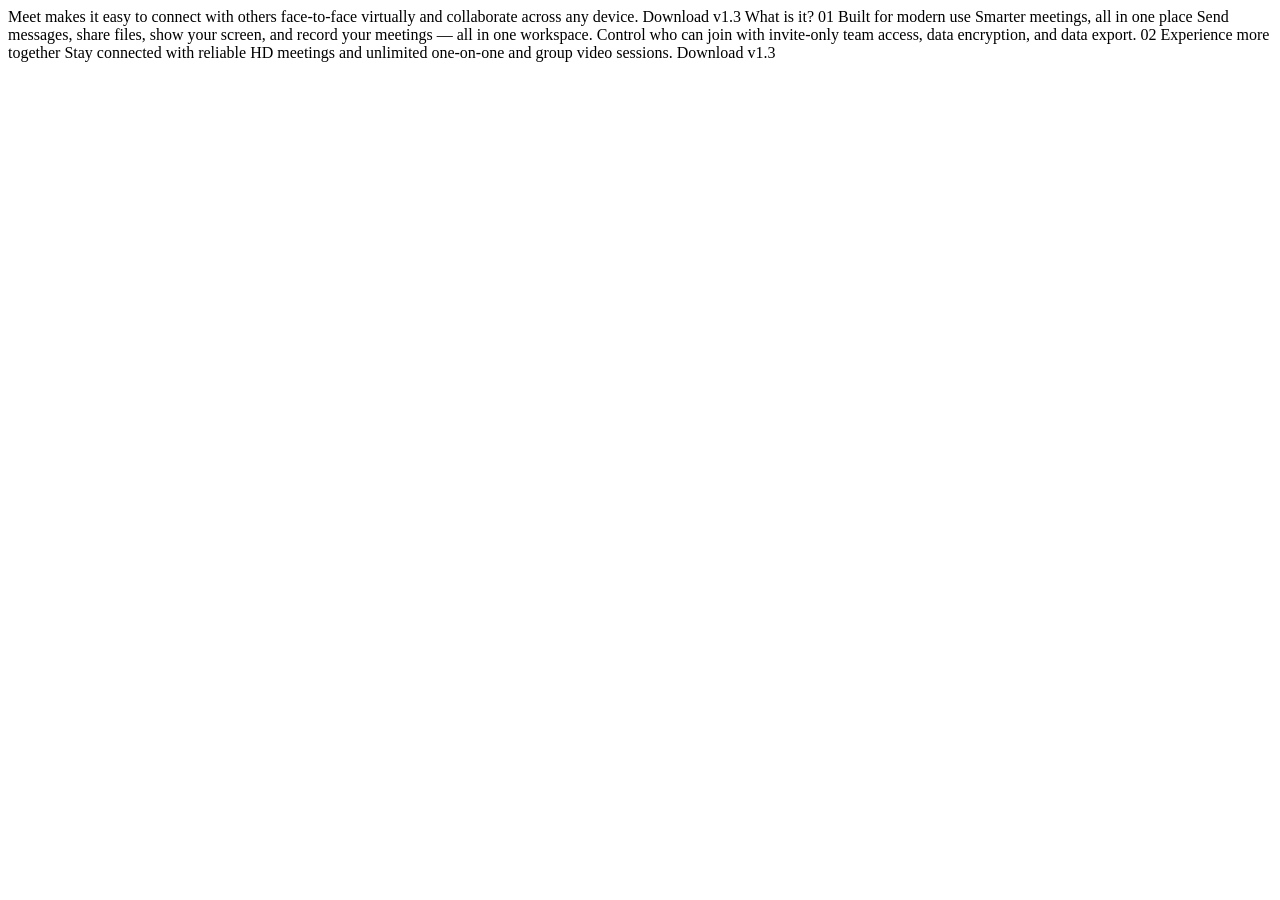
==== starter-code/index.html @ 020c169c "start of project" ====
<!DOCTYPE html>
<html lang="en">
<head>
  <meta charset="UTF-8">
  <meta name="viewport" content="width=device-width, initial-scale=1.0">

  <link rel="icon" type="image/png" sizes="32x32" href="./assets/favicon-32x32.png">
  
  <title>Frontend Mentor | Meet landing page</title>
</head>
<body>
  Meet makes it easy to connect with others face-to-face virtually and collaborate across any device.

  Download v1.3
  What is it?

  01
  Built for modern use

  Smarter meetings, all in one place

  Send messages, share files, show your screen, and record your meetings — all in one 
  workspace. Control who can join with invite-only team access, data encryption, and data export.

  02
  Experience more together
  Stay connected with reliable HD meetings and unlimited one-on-one and group video sessions.

  Download v1.3
</body>
</html>
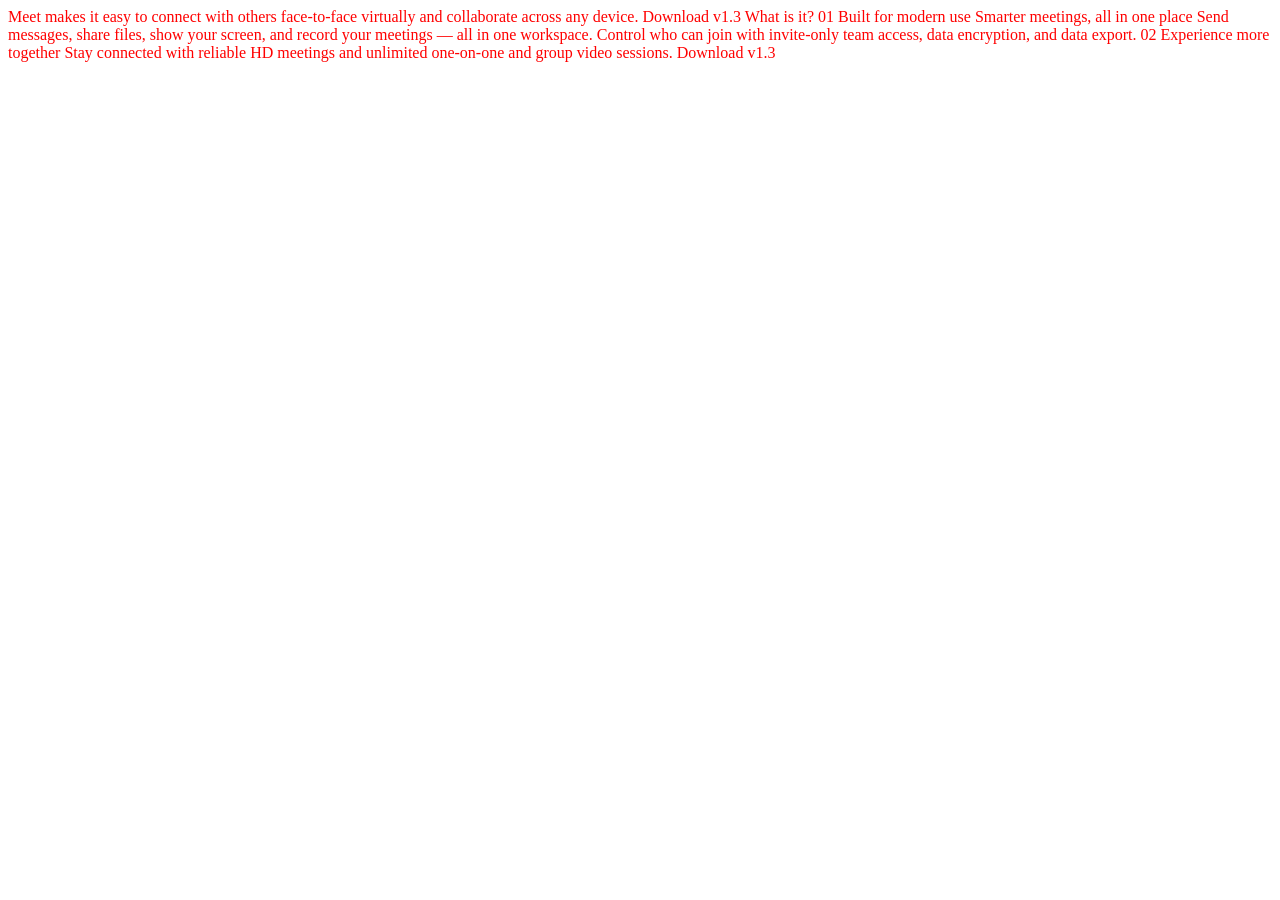
==== commit ab0a4ba4: "added: sass" ====
--- a/starter-code/index.html
+++ b/starter-code/index.html
@@ -5,6 +5,7 @@
   <meta name="viewport" content="width=device-width, initial-scale=1.0">
 
   <link rel="icon" type="image/png" sizes="32x32" href="./assets/favicon-32x32.png">
+  <link rel="stylesheet" href="./css/output.css">
   
   <title>Frontend Mentor | Meet landing page</title>
 </head>
--- a/starter-code/css/output.css
+++ b/starter-code/css/output.css
@@ -0,0 +1,5 @@
+body {
+  color: red;
+}
+
+/*# sourceMappingURL=output.css.map */
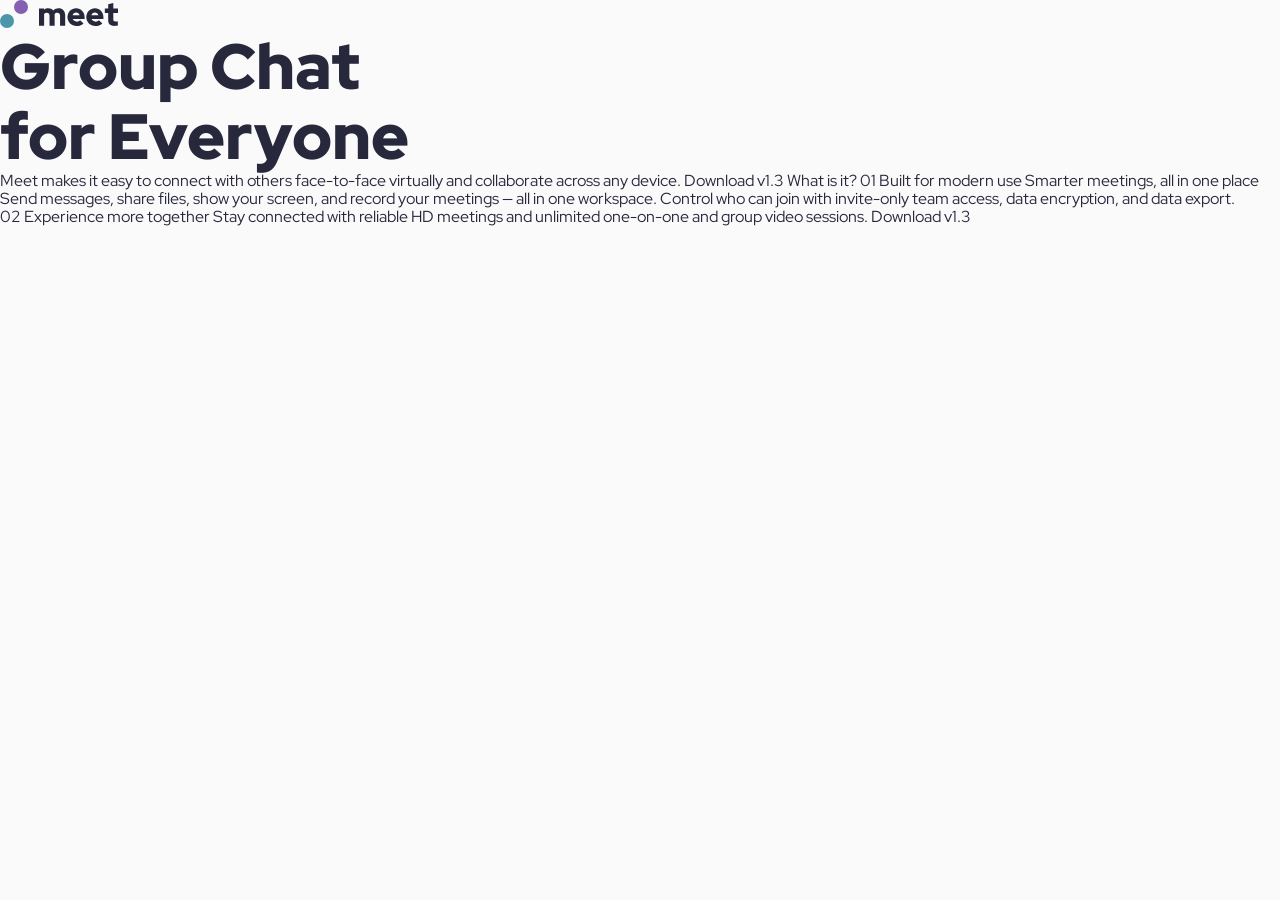
==== commit 7ea3ea55: "creating structure html" ====
--- a/starter-code/index.html
+++ b/starter-code/index.html
@@ -5,11 +5,20 @@
   <meta name="viewport" content="width=device-width, initial-scale=1.0">
 
   <link rel="icon" type="image/png" sizes="32x32" href="./assets/favicon-32x32.png">
+  <link rel="preconnect" href="https://fonts.googleapis.com">
+  <link rel="preconnect" href="https://fonts.gstatic.com" crossorigin>
+  <link href="https://fonts.googleapis.com/css2?family=Red+Hat+Display:ital,wght@0,300..900;1,300..900&display=swap" rel="stylesheet">
   <link rel="stylesheet" href="./css/output.css">
   
   <title>Frontend Mentor | Meet landing page</title>
 </head>
 <body>
+  <header>
+    <img src="./assets/logo.svg" alt="Meet logo" class="logo">
+  </header>
+  <main>
+    <div class="hero"></div>
+    <h1 class="text-preset-1">Group Chat for Everyone</h1>
   Meet makes it easy to connect with others face-to-face virtually and collaborate across any device.
 
   Download v1.3
@@ -22,11 +31,13 @@
 
   Send messages, share files, show your screen, and record your meetings — all in one 
   workspace. Control who can join with invite-only team access, data encryption, and data export.
-
+  </main>
+  <footer>
   02
   Experience more together
   Stay connected with reliable HD meetings and unlimited one-on-one and group video sessions.
 
   Download v1.3
+  </footer>
 </body>
 </html>
--- a/starter-code/css/output.css
+++ b/starter-code/css/output.css
@@ -1,5 +1,49 @@
+.text-preset-1 {
+  font-size: clamp(2.5rem, 5vw, 4rem);
+  line-height: 1.1;
+  font-weight: 900;
+  width: 10ch;
+}
+
+.text-preset-2 {
+  font-size: 2.5rem;
+  line-height: 1.1;
+}
+
+.text-preset-3 {
+  font-size: 1rem;
+  line-height: 1.1;
+  letter-spacing: 0.25rem;
+  color: #4D96A9;
+  text-transform: uppercase;
+}
+
+.text-preset-4 {
+  font-size: 1.125rem;
+  line-height: 1.1;
+}
+
+.text-preset-5 {
+  font-size: 1rem;
+  line-height: 1.5;
+  font-weight: 700;
+  font-weight: 700;
+}
+
+*,
+*::before,
+*::after {
+  margin: 0;
+  padding: 0;
+  box-sizing: border-box;
+}
+
 body {
-  color: red;
+  font-family: "Red Hat Display", sans-serif;
+  line-height: 1.1;
+  color: #28283D;
+  background-color: #FAFAFA;
+  min-height: 100vh;
 }
 
 /*# sourceMappingURL=output.css.map */
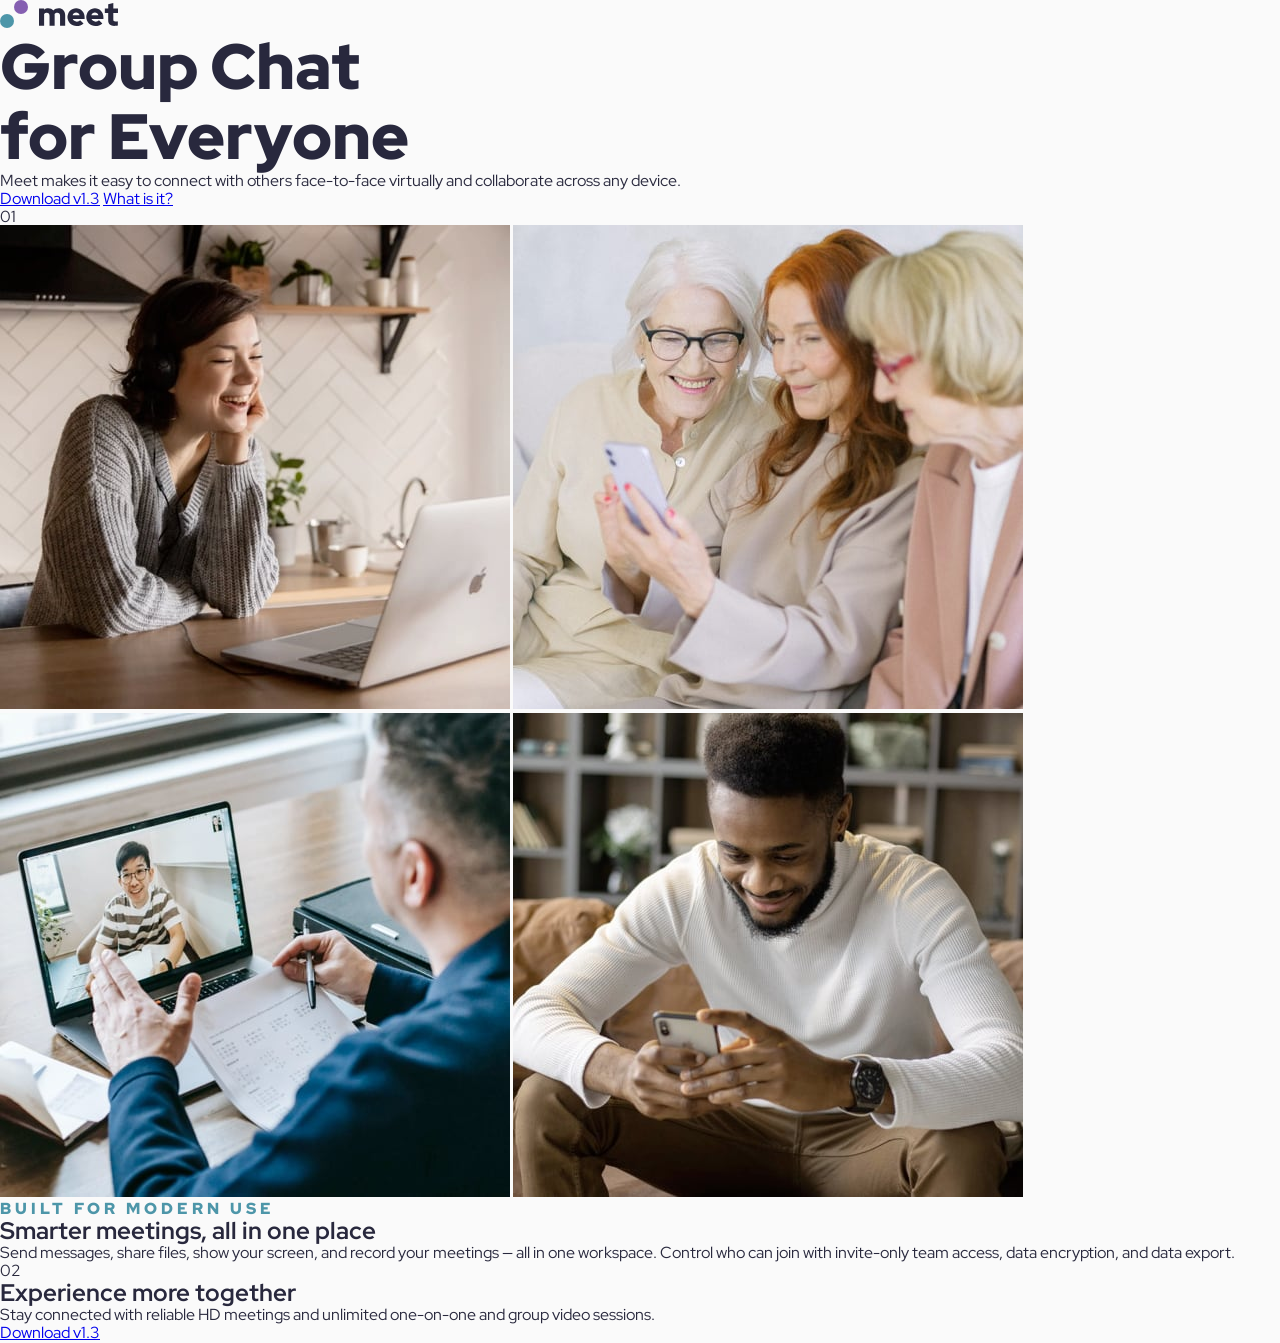
==== commit 60a1dc95: "done: creating structure html" ====
--- a/starter-code/index.html
+++ b/starter-code/index.html
@@ -18,26 +18,37 @@
   </header>
   <main>
     <div class="hero"></div>
-    <h1 class="text-preset-1">Group Chat for Everyone</h1>
-  Meet makes it easy to connect with others face-to-face virtually and collaborate across any device.
-
-  Download v1.3
-  What is it?
-
-  01
-  Built for modern use
-
-  Smarter meetings, all in one place
-
-  Send messages, share files, show your screen, and record your meetings — all in one 
-  workspace. Control who can join with invite-only team access, data encryption, and data export.
+    <section>
+      <h1 class="text-preset-1">Group Chat for Everyone</h1>
+      <p>Meet makes it easy to connect with others face-to-face virtually and collaborate across any device.</p>
+      <a href="#" download="v1.3">Download <span>v1.3</span></a>
+      <a href="#">What is it?</a>
+    </section>
+    <section>
+      <div class="number">
+        <span class="line"></span>
+        <span class="digit">01</span>
+      </div>
+      <div class="gallery">
+        <img src="./assets/desktop/image-woman-in-videocall.jpg" alt="woman in videocall" />
+        <img src="./assets/desktop/image-women-videochatting.jpg" alt="women videochatting" />
+        <img src="./assets/desktop/image-men-in-meeting.jpg" alt="men in meeting" />
+        <img src="./assets/desktop/image-man-texting.jpg" alt="man texting" />
+      </div>
+      <p class="text-preset-3">Built for modern use</p>
+      <h2>Smarter meetings, all in one place</h2>
+      <p>Send messages, share files, show your screen, and record your meetings — all in one 
+     workspace. Control who can join with invite-only team access, data encryption, and data export.</p> 
+    </section>
   </main>
   <footer>
-  02
-  Experience more together
-  Stay connected with reliable HD meetings and unlimited one-on-one and group video sessions.
-
-  Download v1.3
+    <div class="number">
+      <span class="line"></span>
+      <span class="digit">02</span>
+    </div>
+    <h2>Experience more together</h2>
+    <p>Stay connected with reliable HD meetings and unlimited one-on-one and group video sessions.</p>
+    <a href="#" download="v1.3">Download <span>v1.3</span></a>
   </footer>
 </body>
 </html>
--- a/starter-code/css/output.css
+++ b/starter-code/css/output.css
@@ -12,6 +12,7 @@
 
 .text-preset-3 {
   font-size: 1rem;
+  font-weight: 900;
   line-height: 1.1;
   letter-spacing: 0.25rem;
   color: #4D96A9;
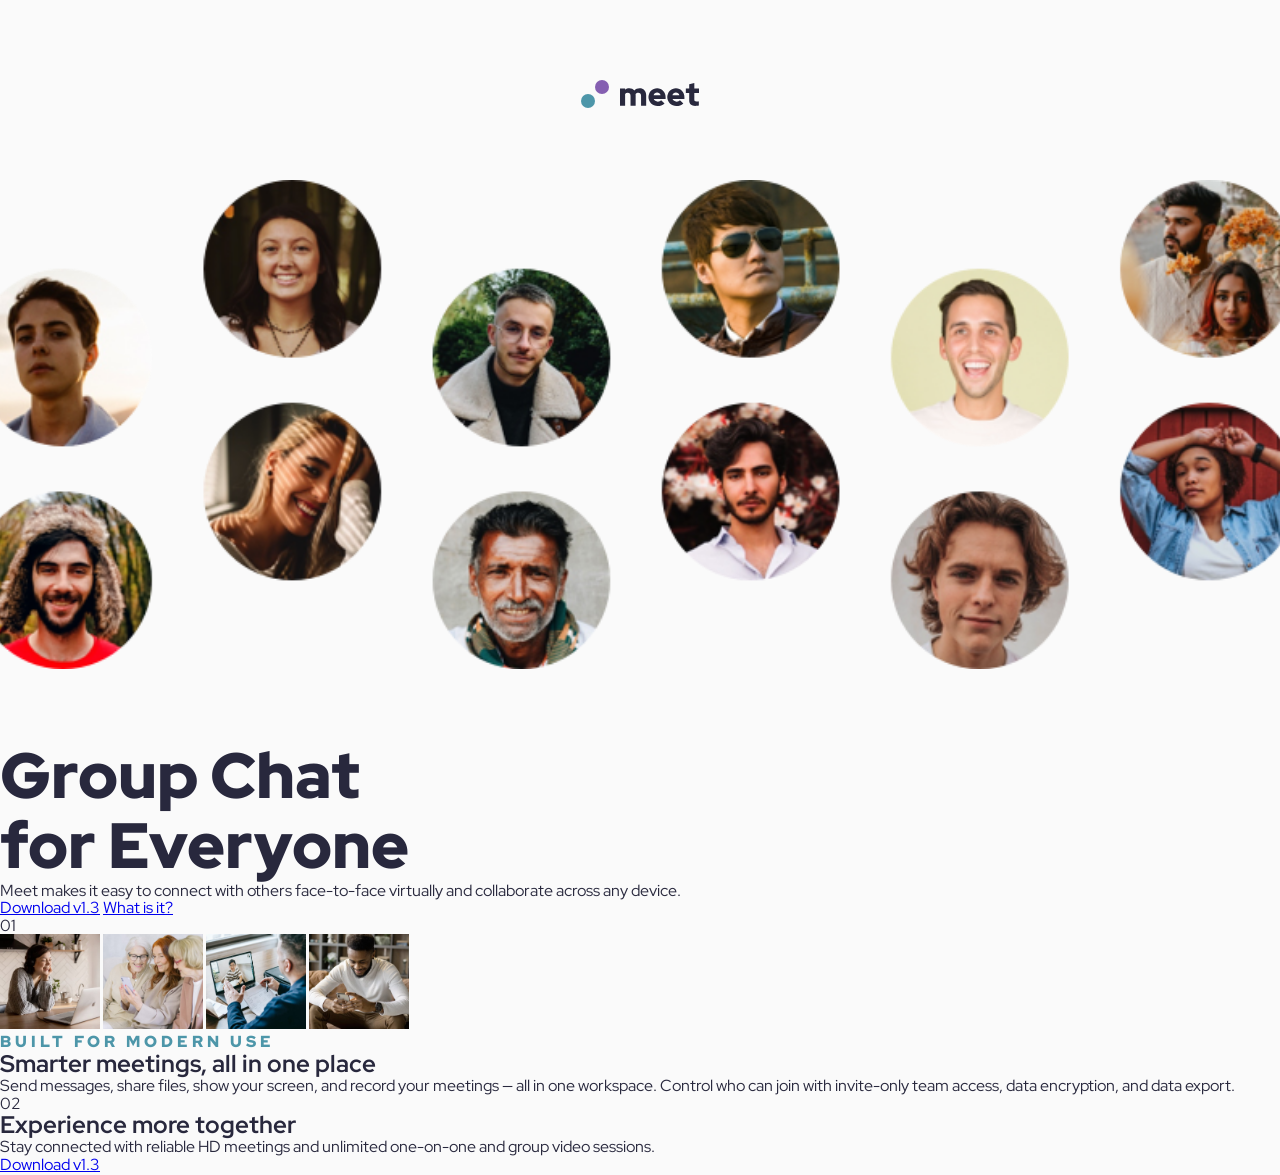
==== commit ca9acd97: "adding: content" ====
--- a/starter-code/index.html
+++ b/starter-code/index.html
@@ -16,8 +16,8 @@
   <header>
     <img src="./assets/logo.svg" alt="Meet logo" class="logo">
   </header>
+  <div class="hero"></div>
   <main>
-    <div class="hero"></div>
     <section>
       <h1 class="text-preset-1">Group Chat for Everyone</h1>
       <p>Meet makes it easy to connect with others face-to-face virtually and collaborate across any device.</p>
--- a/starter-code/css/output.css
+++ b/starter-code/css/output.css
@@ -47,4 +47,21 @@
   min-height: 100vh;
 }
 
+body header {
+  display: flex;
+  justify-content: center;
+  align-items: flex-end;
+  height: clamp(76px, 10vw, 108px);
+}
+body .hero {
+  background: url("../assets/tablet/image-hero.png") no-repeat center center/cover;
+  margin-left: -1.5rem;
+  width: calc(100% + 2.5rem);
+  aspect-ratio: 2.7/1;
+  margin-block: 4.5rem;
+}
+body main img {
+  width: 100px;
+}
+
 /*# sourceMappingURL=output.css.map */
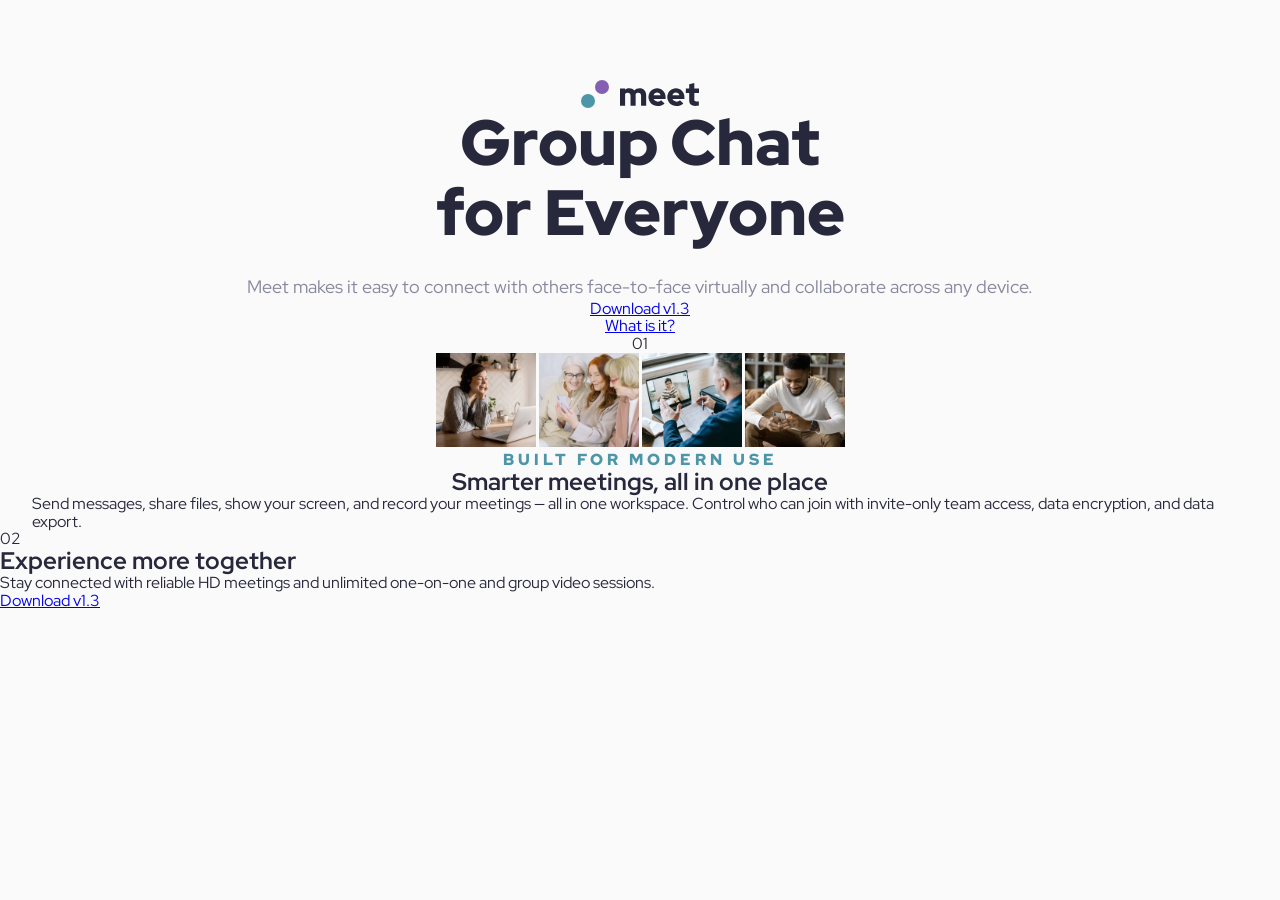
==== commit 217403d1: "styling text mobile" ====
--- a/starter-code/index.html
+++ b/starter-code/index.html
@@ -20,7 +20,7 @@
   <main>
     <section>
       <h1 class="text-preset-1">Group Chat for Everyone</h1>
-      <p>Meet makes it easy to connect with others face-to-face virtually and collaborate across any device.</p>
+      <p class="text-preset-4 top-bottom">Meet makes it easy to connect with others face-to-face virtually and collaborate across any device.</p>
       <a href="#" download="v1.3">Download <span>v1.3</span></a>
       <a href="#">What is it?</a>
     </section>
--- a/starter-code/css/output.css
+++ b/starter-code/css/output.css
@@ -3,11 +3,13 @@
   line-height: 1.1;
   font-weight: 900;
   width: 10ch;
+  text-align: center;
 }
 
 .text-preset-2 {
   font-size: 2.5rem;
   line-height: 1.1;
+  text-align: center;
 }
 
 .text-preset-3 {
@@ -17,11 +19,14 @@
   letter-spacing: 0.25rem;
   color: #4D96A9;
   text-transform: uppercase;
+  text-align: center;
 }
 
 .text-preset-4 {
   font-size: 1.125rem;
-  line-height: 1.1;
+  line-height: 1.5;
+  text-align: center;
+  color: #87879D;
 }
 
 .text-preset-5 {
@@ -29,6 +34,7 @@
   line-height: 1.5;
   font-weight: 700;
   font-weight: 700;
+  text-align: center;
 }
 
 *,
@@ -46,6 +52,9 @@
   background-color: #FAFAFA;
   min-height: 100vh;
 }
+body h1 {
+  margin-bottom: 1.5rem;
+}
 
 body header {
   display: flex;
@@ -54,14 +63,47 @@
   height: clamp(76px, 10vw, 108px);
 }
 body .hero {
-  background: url("../assets/tablet/image-hero.png") no-repeat center center/cover;
-  margin-left: -1.5rem;
-  width: calc(100% + 2.5rem);
-  aspect-ratio: 2.7/1;
-  margin-block: 4.5rem;
+  width: 100%;
+  aspect-ratio: 2.4/1;
+  overflow: hidden;
+  position: relative;
+  margin-block: 4rem;
+}
+body .hero::before {
+  content: "";
+  position: absolute;
+  top: 0;
+  left: -1.7rem;
+  right: -1.7rem;
+  height: 100%;
+  background: url("../assets/tablet/image-hero.png") no-repeat center/cover;
+}
+@media only screen and (min-width: 550px) {
+  body .hero::before {
+    left: 0;
+    right: 0;
+  }
+}
+@media only screen and (min-width: 550px) {
+  body .hero {
+    aspect-ratio: 2.6/1;
+  }
+}
+@media only screen and (min-width: 1260px) {
+  body .hero {
+    display: none;
+  }
+}
+body main {
+  padding-inline: 2rem;
 }
 body main img {
   width: 100px;
 }
+body main section {
+  display: flex;
+  flex-direction: column;
+  align-items: center;
+}
 
 /*# sourceMappingURL=output.css.map */
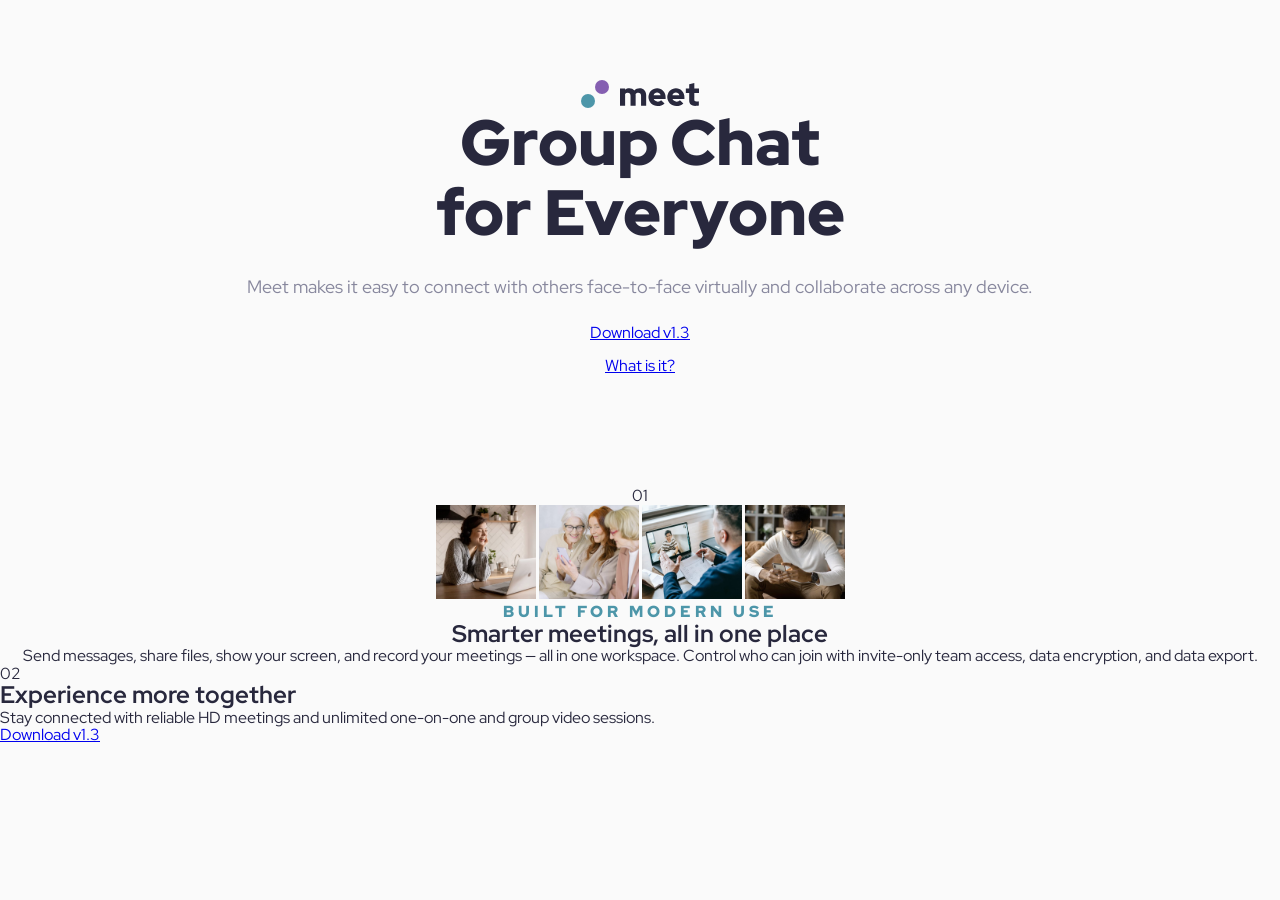
==== commit 969d097e: "workiung on top section mobile" ====
--- a/starter-code/index.html
+++ b/starter-code/index.html
@@ -18,11 +18,13 @@
   </header>
   <div class="hero"></div>
   <main>
-    <section>
+    <section class="section-hero">
       <h1 class="text-preset-1">Group Chat for Everyone</h1>
       <p class="text-preset-4 top-bottom">Meet makes it easy to connect with others face-to-face virtually and collaborate across any device.</p>
-      <a href="#" download="v1.3">Download <span>v1.3</span></a>
-      <a href="#">What is it?</a>
+      <div class="btn-group">
+        <a href="#" download="v1.3">Download <span>v1.3</span></a>
+        <a href="#">What is it?</a>
+      </div>
     </section>
     <section>
       <div class="number">
--- a/starter-code/css/output.css
+++ b/starter-code/css/output.css
@@ -95,7 +95,7 @@
   }
 }
 body main {
-  padding-inline: 2rem;
+  padding-inline: 1rem;
 }
 body main img {
   width: 100px;
@@ -105,5 +105,15 @@
   flex-direction: column;
   align-items: center;
 }
+body main section.section-hero {
+  margin-bottom: 7rem;
+}
+body main section.section-hero div.btn-group {
+  display: flex;
+  flex-direction: column;
+  align-items: center;
+  gap: 1rem;
+  margin-top: 1.5rem;
+}
 
 /*# sourceMappingURL=output.css.map */
